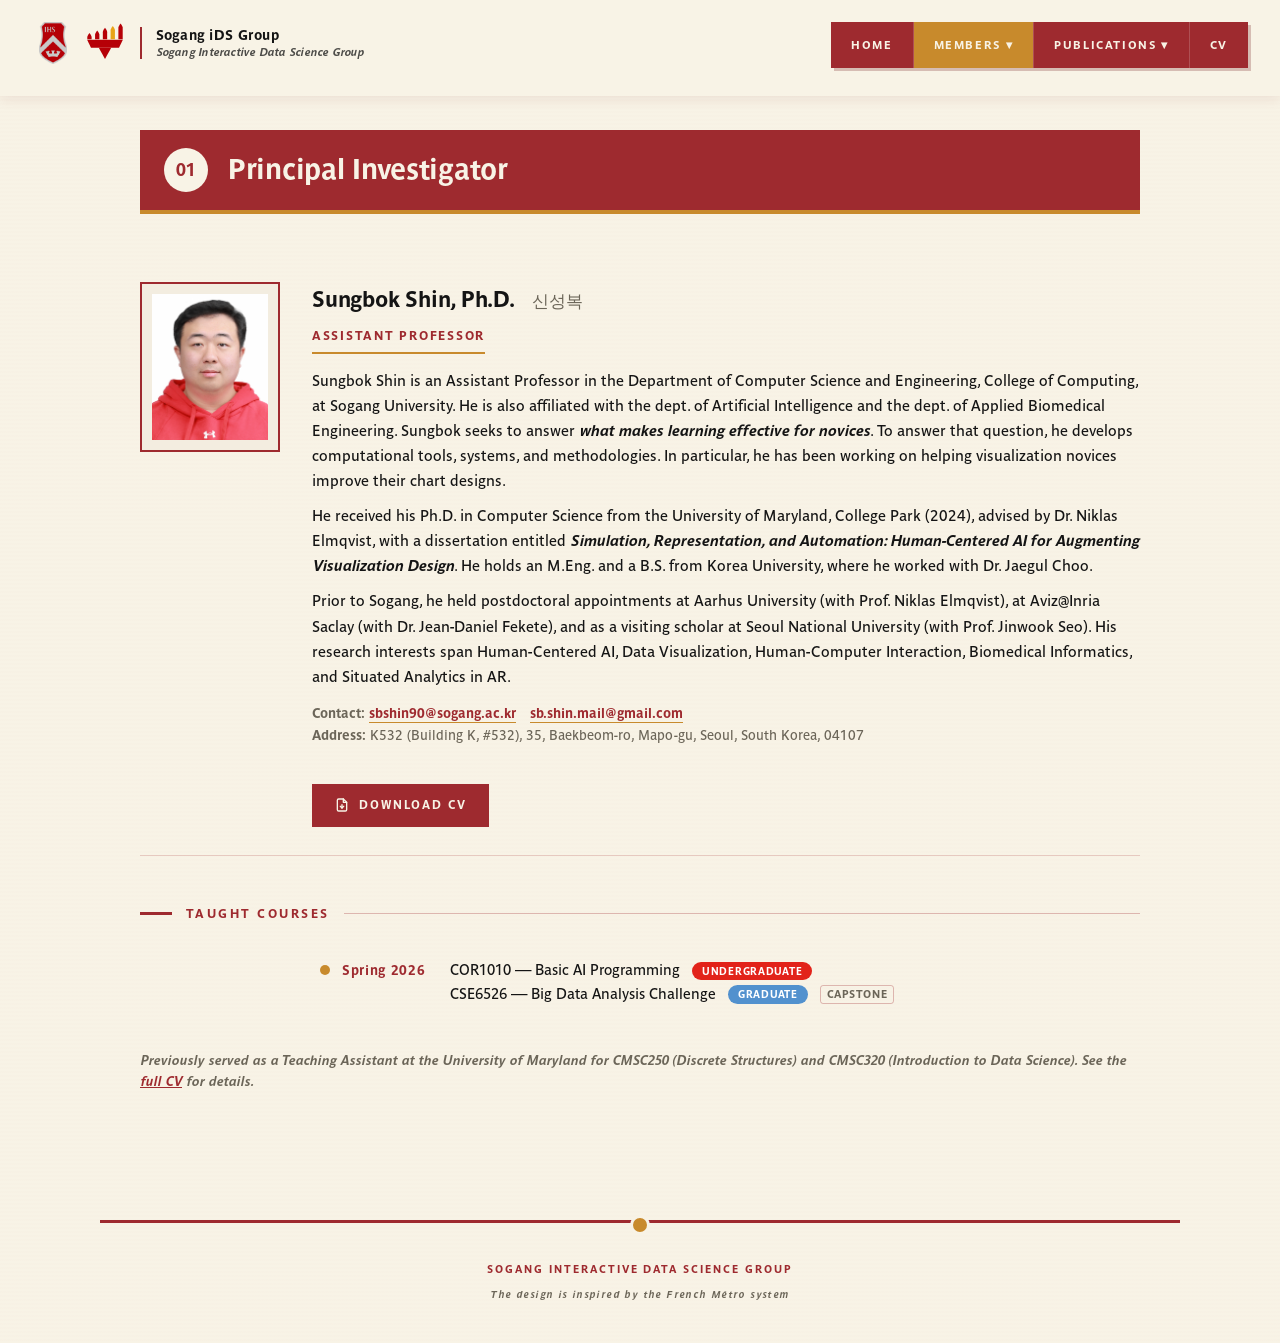
==== pi.html @ 40890830 "initial commit initial commit" ====
<!DOCTYPE html>
<html lang="en">
<head>
  <meta charset="UTF-8">
  <meta name="viewport" content="width=device-width, initial-scale=1.0">
  <title>PI — Sogang iDS Group</title>
  <link rel="stylesheet" href="assets/style.css">
</head>
<body>

  <!-- ===== Fixed top header band (cream background) ===== -->
  <div class="top-header-bar"></div>

  <!-- ===== Site identifier (top-left) ===== -->
  <div class="site-identifier">
    <div class="sogang-mark">
      <img src="assets/sogang-logo.png" alt="Sogang University">
    </div>
    <div class="logo-mark">
      <img src="assets/logo-torch.svg" alt="Sogang iDS Group">
    </div>
    <div class="logo-divider"></div>
    <div class="lockup">
      <div class="lockup-main">Sogang iDS Group</div>
      <div class="lockup-sub">Sogang Interactive Data Science Group</div>
    </div>
  </div>

  <!-- ===== Top-Right Navigation (Paris Métro panel) ===== -->
  <nav class="top-nav">
    <a href="index.html">Home</a>
    <div class="has-dropdown">
      <button type="button" class="dropdown-toggle active-parent" aria-haspopup="true" aria-expanded="false">Members ▾</button>
      <div class="dropdown">
        <a href="pi.html" class="active">PI</a>
        <a href="researchers.html">Researchers</a>
      </div>
    </div>
    <div class="has-dropdown">
      <button type="button" class="dropdown-toggle" aria-haspopup="true" aria-expanded="false">Publications ▾</button>
      <div class="dropdown">
        <a href="publications-full.html">Full Papers &amp; Journals</a>
        <a href="publications-workshop.html">Short / Workshop / Posters / Korean</a>
      </div>
    </div>
    <a href="cv/curriculum_vitae_sungbokshin.pdf" target="_blank" download>CV</a>
  </nav>

  <main>

    <header class="page-header">
      <div class="station-sign">
        <div class="station-line">01</div>
        <div class="station-name">
          <h2>Principal Investigator</h2>
        </div>
      </div>
    </header>

    <div class="member-card">
      <div class="member-photo">
        <img src="assets/sungbok.jpg" alt="Sungbok Shin"
             onerror="this.style.display='none'; this.parentElement.innerHTML='Photograph<br>Forthcoming';">
      </div>
      <div class="member-info">
        <h3>Sungbok Shin, Ph.D. &nbsp;<span class="ko" style="font-size: 1.05rem; color: var(--muted); font-weight: 400;">신성복</span></h3>
        <div class="title">Assistant Professor</div>

        <p class="bio">
          Sungbok Shin is an Assistant Professor in the Department of Computer Science and Engineering, College of Computing, at Sogang University. He is also affiliated with the dept. of Artificial Intelligence and the dept. of Applied Biomedical Engineering. 
        Sungbok seeks to answer <em>what makes learning effective for novices</em>. To answer that question, he develops computational tools, systems, and methodologies. In particular, he has been working on helping visualization novices improve their chart designs.  </p>

        <p class="bio">
          He received his Ph.D. in Computer Science from the University of Maryland, College Park (2024), advised by Dr. Niklas Elmqvist, with a dissertation entitled <em>Simulation, Representation, and Automation: Human-Centered AI for Augmenting Visualization Design</em>. He holds an M.Eng. and a B.S. from Korea University, where he worked with Dr. Jaegul Choo.
        </p>

        <p class="bio">
          Prior to Sogang, he held postdoctoral appointments at Aarhus University (with Prof. Niklas Elmqvist), at Aviz@Inria Saclay (with Dr. Jean-Daniel Fekete), and as a visiting scholar at Seoul National University (with Prof. Jinwook Seo). His research interests span Human-Centered AI, Data Visualization, Human-Computer Interaction, Biomedical Informatics, and Situated Analytics in AR.
        </p>

        <div class="links">
          <strong>Contact:</strong>
          <a href="mailto:sbshin90@sogang.ac.kr">sbshin90@sogang.ac.kr</a><a href="mailto:sb.shin.mail@gmail.com">sb.shin.mail@gmail.com</a>
          <p><strong>Address:</strong> K532 (Building K, #532), 35, Baekbeom-ro, Mapo-gu, Seoul, South Korea, 04107</p>
          <br>
          <a href="cv/curriculum_vitae_sungbokshin.pdf" class="cv-download" target="_blank">
            <svg class="cv-icon" viewBox="0 0 24 24" width="16" height="16" aria-hidden="true" fill="none" stroke="currentColor" stroke-width="2" stroke-linecap="round" stroke-linejoin="round">
              <path d="M14 3H7a2 2 0 0 0-2 2v14a2 2 0 0 0 2 2h10a2 2 0 0 0 2-2V8z"/>
              <path d="M14 3v5h5"/>
              <path d="M12 11.5v5"/>
              <path d="M9.5 14l2.5 2.5 2.5-2.5"/>
            </svg>
            Download CV
          </a>
        </div>
      </div>
    </div>

    <div class="section-heading">Taught Courses</div>

    <ul class="honours-list courses-list">
      <!-- EDITOR'S NOTE: Group courses BY SEMESTER. Each <li> is one semester.
           To add a semester, copy a <li> block. List each course on its own
           <span class="course"> line.

           LEVEL TAG — add ONE of these inside the course
           (Undergraduate = RER A red, Graduate = RER B blue):
             <span class="course-level ug" title="Undergraduate course">Undergraduate</span>
             <span class="course-level grad" title="Graduate course">Graduate</span>
           Extra labels (Capstone, etc.) go in <span class="course-tag">.

        <li>
          <span class="year">Fall 2026</span>
          <div class="course-items">
            <span class="course">CSExxxx — Course Name <span class="course-level ug" title="Undergraduate course">Undergraduate</span></span>
          </div>
        </li>
      -->

      <li>
        <span class="year">Spring 2026</span>
        <div class="course-items">
          <span class="course">COR1010 — Basic AI Programming
            <span class="course-level ug" title="Undergraduate course">Undergraduate</span>
          </span>
          <span class="course">CSE6526 — Big Data Analysis Challenge
            <span class="course-level grad" title="Graduate course">Graduate</span>
            <span class="course-tag">Capstone</span>
          </span>
        </div>
      </li>

      <!-- ▼ NEXT SEMESTER EXAMPLE — when Fall 2026 is assigned, delete the two
           comment lines (this one and the closing one) to make the block live.
      <li>
        <span class="year">Fall 2026</span>
        <div class="course-items">
          <span class="course">CSExxxx — Undergraduate Course Name
            <span class="course-level ug" title="Undergraduate course">Undergraduate</span>
          </span>
          <span class="course">CSExxxx — Graduate Course Name
            <span class="course-level grad" title="Graduate course">Graduate</span>
          </span>
        </div>
      </li>
      -->
    </ul>

    <br><br>
    <p style="font-size: 0.82rem; color: var(--muted); font-style: italic; margin-top: -16px; margin-bottom: 28px; padding-left: 0;">
      Previously served as a Teaching Assistant at the University of Maryland for CMSC250 (Discrete Structures) and CMSC320 (Introduction to Data Science). See the <a href="cv/curriculum_vitae_sungbokshin.pdf" style="color: var(--pantone-red);" target="_blank">full CV</a> for details.
    </p>


  </main>

  <footer>
    <div class="footer-main">Sogang Interactive Data Science Group</div>
    <div class="footer-sub">The design is inspired by the French Métro system</div>
  </footer>


  <script src="assets/nav.js"></script>
</body>
</html>
---- assets/style.css ----
/* ============================================
   Sogang Interactive Data Science Group
   Typography:   Parisine (primary) · Helvetica (fallback) · Gulim (Korean)
   Palette:      Paris Métro Blue + Green on cream
   Mood:         Paris Métro signage — calm, legible, functional
   ============================================ */

/* -----------------------------------------------
   Parisine font face declarations
   -----------------------------------------------
   Parisine font files are located at assets/fonts/.
   Currently using .otf format. If .woff2 versions are
   added later, append them to the src list for better
   performance on the web.
   ----------------------------------------------- */

@font-face {
  font-family: "Parisine";
  src: url("fonts/Parisine_Regular.otf") format("opentype");
  font-weight: 400;
  font-style: normal;
  font-display: swap;
}
@font-face {
  font-family: "Parisine";
  src: url("fonts/Parisine_Bold.otf") format("opentype");
  font-weight: 700;
  font-style: normal;
  font-display: swap;
}
@font-face {
  font-family: "Parisine";
  src: url("fonts/Parisine_Bold_Italic.otf") format("opentype");
  font-weight: 700;
  font-style: italic;
  font-display: swap;
}

:root {
  /* Primary — Sogang crimson · Pantone 704C */
  --pantone-red: #9E2A2F;
  --pantone-red-dark: #6F1A1E;
  --pantone-red-light: #BA3D42;

  /* Accent — warm amber/ember, harmonizes with the Promethean fire */
  --ember: #C88A2C;
  --ember-dark: #8c6018;

  /* Paris RER line colours (course-level tags) */
  --rer-a: #E2231A; /* RER A — red  → Undergraduate */
  --rer-b: #5291CE; /* RER B — blue → Graduate */

  /* Paris Métro Line 1 — yellow (the "New" publication badge) */
  --metro-1: #FFCE00;

  /* Legacy aliases (kept so older class names still resolve) */
  --metro-green: var(--ember);
  --metro-green-dark: var(--ember-dark);

  /* Paper tones */
  --cream: #f3ede0;
  --paper: #f8f3e6;
  --paper-dark: #ede6d4;
  --ink: #141414;
  --ink-soft: #3a3a3a;
  --rule: #1a1a1a;
  --muted: #6b6558;
}

* {
  margin: 0;
  padding: 0;
  box-sizing: border-box;
}

html {
  font-size: 16px;
}

body {
  /* Parisine first — falls through to Helvetica if not loaded */
  font-family: "Parisine", "Helvetica Neue", "Helvetica", "Arial", "Gulim", "굴림", sans-serif;
  background-color: var(--paper);
  color: var(--ink);
  line-height: 1.6;
  min-height: 100vh;
  /* Very subtle paper grain via gradient */
  background-image:
    repeating-linear-gradient(
      0deg,
      transparent,
      transparent 2px,
      rgba(158, 42, 47, 0.006) 2px,
      rgba(158, 42, 47, 0.006) 4px
    );
}

:lang(ko), .ko {
  font-family: "Gulim", "굴림", "Malgun Gothic", sans-serif;
}

strong { font-weight: 700; }
em { font-style: italic; }

/* =====================
   Top Header Area
   Fixed band across the top that holds both the logo lockup
   (left) and the navigation bar (right). Its cream background
   ensures scrolled content never shows through.
   ===================== */
.top-header-bar {
  position: fixed;
  top: 0;
  left: 0;
  right: 0;
  height: 96px;
  background: var(--paper);
  z-index: 98;
  box-shadow: 0 4px 12px rgba(111, 26, 30, 0.08);
}

/* =====================
   Top-Right Floating Navigation
   Style: Paris Métro signage panel
   ===================== */
nav.top-nav {
  position: fixed;
  top: 22px;
  right: 32px;
  z-index: 100;
  display: flex;
  gap: 0;
  align-items: stretch;
  background: var(--pantone-red);
  border: none;
  box-shadow: 3px 3px 0 rgba(111, 26, 30, 0.25);
  overflow: visible;
}

nav.top-nav a,
nav.top-nav .dropdown-toggle {
  color: var(--paper);
  text-decoration: none;
  padding: 14px 20px;
  position: relative;
  transition: background 0.15s;
  background: var(--pantone-red);
  border: none;
  cursor: pointer;
  font: inherit;
  font-weight: 700;
  letter-spacing: 0.14em;
  text-transform: uppercase;
  font-size: 0.72rem;
  display: flex;
  align-items: center;
  border-right: 1px solid rgba(255, 255, 255, 0.18);
}

nav.top-nav > *:last-child a,
nav.top-nav > *:last-child.dropdown-toggle,
nav.top-nav > a:last-child {
  border-right: none;
}

nav.top-nav a:hover,
nav.top-nav .dropdown-toggle:hover,
nav.top-nav .dropdown-toggle.open {
  background: var(--metro-green);
}

nav.top-nav a.active,
nav.top-nav .dropdown-toggle.active-parent {
  background: var(--metro-green);
}

nav.top-nav .has-dropdown {
  position: relative;
  display: flex;
  border-right: 1px solid rgba(255, 255, 255, 0.18);
}

nav.top-nav .has-dropdown .dropdown-toggle {
  border-right: none;
}

nav.top-nav .dropdown {
  position: absolute;
  top: calc(100% + 2px);
  left: 0;
  right: 0;
  background: var(--pantone-red);
  border: none;
  padding: 0;
  min-width: 100%;
  display: none;
  box-shadow: 3px 3px 0 rgba(111, 26, 30, 0.25);
}

nav.top-nav .dropdown.open {
  display: block;
}

nav.top-nav .dropdown a {
  display: block;
  padding: 12px 20px;
  font-size: 0.68rem;
  letter-spacing: 0.18em;
  border-right: none;
  border-top: 1px solid rgba(255, 255, 255, 0.14);
}

nav.top-nav .dropdown a:first-child {
  border-top: none;
}

/* =====================
   Top-left: logo + Sogang lockup
   ===================== */
.site-identifier {
  position: fixed;
  top: 22px;
  left: 32px;
  z-index: 99;
  display: flex;
  align-items: center;
  gap: 10px;
}

.site-identifier .sogang-mark,
.site-identifier .logo-mark {
  width: 42px;
  height: 42px;
  flex-shrink: 0;
  display: flex;
  align-items: center;
  justify-content: center;
}

.site-identifier .sogang-mark img,
.site-identifier .logo-mark img,
.site-identifier .logo-mark svg {
  width: 100%;
  height: 100%;
  display: block;
  object-fit: contain;
}

/* Placeholder styling for when the Sogang crest image is missing */
.site-identifier .sogang-mark {
  background: transparent;
}

.site-identifier .sogang-mark:empty::before,
.site-identifier .sogang-mark img[src=""],
.site-identifier .sogang-mark img:not([src]) {
  content: "";
  display: block;
  width: 100%;
  height: 100%;
  border: 1px dashed var(--pantone-red);
  border-radius: 2px;
  opacity: 0.4;
}

.site-identifier .logo-divider {
  width: 1.5px;
  height: 32px;
  background: var(--pantone-red);
  flex-shrink: 0;
  margin-left: 4px;
  margin-right: 4px;
}

.site-identifier .lockup {
  display: flex;
  flex-direction: column;
  gap: 2px;
  line-height: 1.15;
}

.site-identifier .lockup-main {
  font-size: 0.88rem;
  letter-spacing: 0.02em;
  color: var(--ink);
  font-weight: 700;
}

.site-identifier .lockup-sub {
  font-size: 0.7rem;
  color: var(--ink);
  letter-spacing: 0.02em;
  font-weight: 400;
  font-style: italic;
  opacity: 0.75;
}

/* =====================
   Main Content
   ===================== */
/* Main content area.
   The fixed .top-header-bar (96px tall, cream background) covers the
   top of the viewport and shields both the logo lockup (left) and the
   nav bar (right). Content below scrolls normally and is hidden behind
   the header band when scrolled up. */
main {
  max-width: 1080px;
  margin: 0 auto;
  padding: 130px 40px 40px 40px;
}

/* Page header — styled like a Métro station sign */
.page-header {
  margin-bottom: 40px;
}

.station-sign {
  display: flex;
  align-items: center;
  gap: 20px;
  padding: 18px 24px;
  background: var(--pantone-red);
  color: var(--paper);
  border-bottom: 4px solid var(--metro-green);
  margin-bottom: 24px;
}

.station-sign .station-line {
  width: 44px;
  height: 44px;
  border-radius: 50%;
  background: var(--paper);
  color: var(--pantone-red);
  display: flex;
  align-items: center;
  justify-content: center;
  font-weight: 800;
  font-size: 1.1rem;
  letter-spacing: 0.02em;
  flex-shrink: 0;
}

.station-sign .station-name {
  flex: 1;
  min-width: 0;
}

.station-sign .station-name h2 {
  font-size: 1.8rem;
  letter-spacing: -0.01em;
  font-weight: 800;
  line-height: 1.1;
  margin-bottom: 2px;
}

.station-sign .station-name .kicker {
  font-size: 0.65rem;
  letter-spacing: 0.24em;
  text-transform: uppercase;
  opacity: 0.8;
  font-weight: 700;
}

.page-subtitle {
  color: var(--muted);
  font-size: 0.92rem;
  font-style: italic;
  padding: 0 4px;
}

/* =====================
   Home Page
   ===================== */
.lead {
  font-size: 1.05rem;
  line-height: 1.7;
  margin-bottom: 28px;
  color: var(--ink);
}

.lead strong {
  color: var(--pantone-red);
}

/* Research bullet list — styled like Métro station stops on a line */
.research-list {
  list-style: none;
  margin: 32px 0;
  padding: 0 0 0 22px;
  position: relative;
}

/* The vertical "Metro line" */
.research-list::before {
  content: "";
  position: absolute;
  left: 8px;
  top: 16px;
  bottom: 16px;
  width: 4px;
  background: var(--pantone-red);
}

.research-list li {
  position: relative;
  padding: 14px 0 14px 28px;
  font-size: 1rem;
  line-height: 1.65;
}

/* The station-stop circle */
.research-list li::before {
  content: "";
  position: absolute;
  left: -22px;
  top: 22px;
  width: 20px;
  height: 20px;
  border-radius: 50%;
  background: var(--paper);
  border: 4px solid var(--pantone-red);
  box-sizing: border-box;
}

/* Highlight every-other stop in green */
.research-list li:nth-child(2)::before {
  border-color: var(--metro-green);
}

.research-list li strong {
  display: block;
  font-size: 0.76rem;
  letter-spacing: 0.16em;
  text-transform: uppercase;
  color: var(--pantone-red);
  margin-bottom: 6px;
  font-weight: 800;
}

/* =====================
   Selected Publications (homepage list)
   Understated. No numbers, no bullets, no year bar — just
   clean typography with a thin red left stripe on hover.
   ===================== */
.selected-pubs {
  list-style: none;
  padding: 0;
  margin: 0;
}

.selected-pubs li {
  padding: 16px 0 18px 18px;
  border-left: 2px solid transparent;
  transition: border-color 0.2s, padding-left 0.2s;
  margin-bottom: 2px;
}

.selected-pubs li + li {
  border-top: 1px solid rgba(111, 26, 30, 0.12);
}

.selected-pubs li:hover {
  border-left-color: var(--pantone-red);
}

.sel-pub-title {
  font-size: 1rem;
  font-weight: 700;
  color: var(--ink);
  line-height: 1.4;
  margin-bottom: 6px;
  letter-spacing: -0.005em;
}

.sel-pub-meta {
  font-size: 0.86rem;
  color: var(--muted);
  line-height: 1.5;
}

.sel-pub-meta em {
  font-style: italic;
  color: var(--ink);
  font-weight: 600;
}

.sel-pub-meta .me {
  font-weight: 700;
  color: var(--pantone-red);
  font-style: normal;
}

.see-all-pubs {
  margin-top: 18px;
  font-size: 0.92rem;
  font-style: italic;
}

.see-all-pubs a {
  color: var(--pantone-red);
  text-decoration: none;
  border-bottom: 1px solid transparent;
  transition: border-color 0.2s;
}

.see-all-pubs a:hover {
  border-bottom-color: var(--pantone-red);
}

/* Section heading — Paris Métro line-info style */
.section-heading {
  display: flex;
  align-items: center;
  gap: 14px;
  margin: 48px 0 24px 0;
  padding: 0;
  font-size: 0.78rem;
  color: var(--pantone-red);
  font-weight: 800;
  text-transform: uppercase;
  letter-spacing: 0.2em;
}

.section-heading::before {
  content: "";
  display: inline-block;
  width: 32px;
  height: 3px;
  background: var(--pantone-red);
  flex-shrink: 0;
}

.section-heading::after {
  content: "";
  display: inline-block;
  flex: 1;
  height: 1px;
  background: var(--pantone-red);
  opacity: 0.3;
}

/* Contact box — ticket/info kiosk style */
.contact-box {
  border: 2px solid var(--pantone-red);
  padding: 0;
  background: var(--paper);
  margin: 28px 0;
  line-height: 1.65;
}

.contact-box .contact-header {
  background: var(--pantone-red);
  color: var(--paper);
  padding: 10px 20px;
  font-size: 0.7rem;
  letter-spacing: 0.22em;
  text-transform: uppercase;
  font-weight: 800;
  display: flex;
  align-items: center;
  gap: 10px;
}

.contact-box .contact-header::before {
  content: "";
  width: 10px;
  height: 10px;
  border-radius: 50%;
  background: var(--metro-green);
}

.contact-box .contact-body {
  padding: 20px 24px;
  font-size: 0.98rem;
}

.contact-box .contact-body p {
  margin-bottom: 10px;
}

.contact-box .contact-body p:last-child {
  margin-bottom: 0;
}

.contact-box a {
  color: var(--pantone-red);
  font-weight: 700;
  text-decoration: none;
  border-bottom: 2px solid var(--metro-green);
  padding-bottom: 1px;
}

.contact-box a:hover {
  color: var(--metro-green-dark);
  border-bottom-color: var(--pantone-red);
}

/* =====================
   Members Page
   ===================== */
.member-card {
  display: flex;
  gap: 32px;
  padding: 28px 0;
  border-bottom: 1px solid rgba(158, 42, 47, 0.2);
  align-items: flex-start;
}

.member-card:last-child {
  border-bottom: none;
}

.member-photo {
  width: 140px;
  height: 170px;
  flex-shrink: 0;
  border: 2px solid var(--pantone-red);
  background: var(--cream);
  display: flex;
  align-items: center;
  justify-content: center;
  font-size: 0.65rem;
  color: var(--muted);
  letter-spacing: 0.12em;
  text-align: center;
  padding: 10px;
  text-transform: uppercase;
  font-weight: 700;
}

.member-photo img {
  width: 100%;
  height: 100%;
  object-fit: cover;
}

.member-info h3 {
  font-size: 1.4rem;
  color: var(--ink);
  margin-bottom: 4px;
  font-weight: 800;
  letter-spacing: -0.01em;
}

.member-info .title {
  color: var(--pantone-red);
  font-size: 0.78rem;
  margin-bottom: 14px;
  letter-spacing: 0.14em;
  font-weight: 700;
  text-transform: uppercase;
  padding-bottom: 6px;
  border-bottom: 2px solid var(--metro-green);
  display: inline-block;
}

.member-info .bio {
  font-size: 0.95rem;
  line-height: 1.65;
  margin-bottom: 10px;
}

.member-info .links {
  font-size: 0.85rem;
  color: var(--muted);
  margin-top: 14px;
}

.member-info .links a {
  color: var(--pantone-red);
  text-decoration: none;
  border-bottom: 1.5px solid var(--metro-green);
  margin-right: 14px;
  font-weight: 700;
  padding-bottom: 1px;
}

/* Recruiting notice — Métro announcement board style */
.recruiting-notice {
  background: var(--paper);
  border: 2px solid var(--pantone-red);
  margin: 20px 0;
  padding: 0;
}

.recruiting-notice .notice-top {
  background: var(--pantone-red);
  color: var(--paper);
  padding: 10px 20px;
  font-size: 0.72rem;
  letter-spacing: 0.24em;
  text-transform: uppercase;
  font-weight: 800;
  display: flex;
  align-items: center;
  gap: 10px;
}

.recruiting-notice .notice-top::before {
  content: "";
  width: 10px;
  height: 10px;
  border-radius: 50%;
  background: var(--metro-green);
  animation: pulse 2s ease-in-out infinite;
}

@keyframes pulse {
  0%, 100% { opacity: 1; }
  50% { opacity: 0.4; }
}

.recruiting-notice .notice-body {
  padding: 24px 28px;
  text-align: center;
}

.recruiting-notice h3 {
  font-size: 1.35rem;
  color: var(--pantone-red);
  margin-bottom: 14px;
  font-weight: 800;
  letter-spacing: -0.01em;
}

.recruiting-notice p {
  font-size: 0.96rem;
  line-height: 1.65;
  max-width: 560px;
  margin: 0 auto;
}

.recruiting-notice p + p {
  margin-top: 12px;
}

/* Criteria / looking-for list — numbered like Métro line stops */
.criteria-list {
  list-style: none;
  margin: 20px 0;
  padding: 0;
  counter-reset: criterion;
}

.criteria-list li {
  position: relative;
  padding: 14px 0 14px 52px;
  font-size: 0.98rem;
  line-height: 1.6;
  border-bottom: 1px dashed rgba(158, 42, 47, 0.25);
  counter-increment: criterion;
}

.criteria-list li:last-child {
  border-bottom: none;
}

.criteria-list li::before {
  content: counter(criterion);
  position: absolute;
  left: 0;
  top: 12px;
  width: 32px;
  height: 32px;
  border-radius: 50%;
  background: var(--pantone-red);
  color: var(--paper);
  font-size: 0.88rem;
  font-weight: 800;
  display: flex;
  align-items: center;
  justify-content: center;
  flex-shrink: 0;
}

.criteria-list li strong {
  color: var(--pantone-red);
  font-weight: 800;
}

/* =====================
   Publications Pages
   ===================== */

/* Publications index / landing */
.pub-nav {
  display: grid;
  grid-template-columns: 1fr 1fr;
  gap: 20px;
  margin: 32px 0;
}

.pub-nav-card {
  border: 2px solid var(--pantone-red);
  background: var(--paper);
  padding: 0;
  text-decoration: none;
  color: var(--ink);
  transition: background 0.15s;
  display: flex;
  flex-direction: column;
}

.pub-nav-card:hover {
  background: var(--cream);
}

.pub-nav-card .pnc-top {
  background: var(--pantone-red);
  color: var(--paper);
  padding: 10px 16px;
  font-size: 0.66rem;
  letter-spacing: 0.2em;
  text-transform: uppercase;
  font-weight: 800;
}

.pub-nav-card .pnc-body {
  padding: 20px 20px 22px 20px;
  flex: 1;
}

.pub-nav-card h3 {
  font-size: 1.1rem;
  color: var(--pantone-red);
  font-weight: 800;
  margin-bottom: 8px;
  letter-spacing: -0.01em;
  line-height: 1.25;
}

.pub-nav-card p {
  font-size: 0.88rem;
  color: var(--ink-soft);
  line-height: 1.5;
}

.pub-nav-card .pnc-arrow {
  color: var(--metro-green);
  font-weight: 800;
  margin-top: 10px;
  font-size: 0.78rem;
  letter-spacing: 0.18em;
  text-transform: uppercase;
}

/* Year marker — understated, elegant divider */
.pub-year {
  display: block;
  color: var(--pantone-red);
  padding: 6px 0 6px 14px;
  font-size: 0.95rem;
  font-weight: 700;
  letter-spacing: 0.24em;
  margin: 44px 0 20px 0;
  text-transform: uppercase;
  border-left: 2px solid var(--pantone-red);
}

.pub-year:first-of-type {
  margin-top: 12px;
}

/* Subsection heading — for grouping short papers / workshops / posters etc */
.subsection-heading {
  display: flex;
  align-items: baseline;
  gap: 14px;
  margin: 44px 0 18px 0;
  padding-bottom: 8px;
  border-bottom: 2px solid var(--pantone-red);
}

.subsection-heading:first-of-type {
  margin-top: 16px;
}

.subsection-heading .subsection-number {
  font-size: 0.78rem;
  font-weight: 800;
  color: var(--pantone-red);
  letter-spacing: 0.08em;
  background: var(--cream);
  padding: 4px 10px;
  border: 1.5px solid var(--pantone-red);
}

.subsection-heading .subsection-label {
  font-size: 1.08rem;
  font-weight: 800;
  color: var(--ink);
  letter-spacing: -0.005em;
}

/* Empty section placeholder inside a pub subsection */
.empty-section-note {
  padding: 16px 20px;
  background: var(--cream);
  border-left: 3px solid var(--pantone-red);
  font-size: 0.85rem;
  color: var(--muted);
  font-style: italic;
  margin: 12px 0 24px 0;
  line-height: 1.55;
}

.empty-section-note code {
  font-family: Menlo, Consolas, monospace;
  background: var(--paper);
  padding: 1px 5px;
  font-size: 0.85em;
  color: var(--pantone-red);
  font-style: normal;
}

.publication {
  margin-bottom: 24px;
  padding-left: 36px;
  position: relative;
  font-size: 0.95rem;
  line-height: 1.55;
}

.publication::before {
  content: counter(pub, decimal-leading-zero);
  counter-increment: pub -1;
  position: absolute;
  left: 0;
  top: 2px;
  color: var(--metro-green);
  font-weight: 800;
  font-size: 0.78rem;
  letter-spacing: 0.05em;
}

/* Publications list. The `counter-reset` value should be set to
   (total publications in the page + 1). Since HTML lists papers
   newest-first, this makes the NEWEST paper show the highest number
   and the OLDEST paper show "01" — standard academic CV convention.
   When adding a new paper, increment the counter-reset value here. */
.pub-list {
  counter-reset: pub 17; /* publications-full.html: 16 papers + 1 */
}
.pub-list.workshop-list {
  counter-reset: pub 6; /* publications-workshop.html: 5 entries + 1 */
}

.publication .pub-title {
  font-weight: 800;
  color: var(--ink);
  display: flex;
  align-items: flex-start;
  gap: 10px;
  margin-bottom: 4px;
  letter-spacing: -0.005em;
}

.publication .pub-authors {
  font-size: 0.9rem;
  margin-bottom: 3px;
  color: var(--ink-soft);
}

.publication .pub-authors .me {
  font-weight: 800;
  color: var(--pantone-red);
  border-bottom: 2px solid var(--metro-green);
  padding-bottom: 1px;
}

.publication .pub-venue {
  font-style: italic;
  color: var(--ink-soft);
  font-size: 0.88rem;
}

.publication .pub-venue .badge {
  display: inline-block;
  font-style: normal;
  font-size: 0.62rem;
  letter-spacing: 0.1em;
  padding: 2px 8px;
  margin-left: 6px;
  background: var(--pantone-red);
  color: var(--paper);
  vertical-align: 1px;
  text-transform: uppercase;
  font-weight: 800;
}

/* Title flags: keep "Conditionally Accepted" + "New" together on one line,
   sitting at the end of the title. Order in markup = Conditionally (left),
   New (right). The group wraps as a single unit if the title is long. */
.publication .pub-title .pub-flags {
  display: inline-flex;
  align-items: center;
  gap: 6px;
  flex: 0 0 auto;
  margin-top: 3px;
  white-space: nowrap;
}

/* "New" badge — Paris Métro Line 1 (yellow roundel) */
.publication .pub-title .new-badge {
  display: inline-flex;
  align-items: center;
  margin-left: 0;
  padding: 2px 10px;
  border-radius: 999px;
  background: var(--metro-1);
  color: var(--ink);
  font-size: 0.6rem;
  font-weight: 800;
  letter-spacing: 0.14em;
  text-transform: uppercase;
  box-shadow: inset 0 0 0 1.5px rgba(0, 0, 0, 0.12);
}

/* "Conditionally Accepted" — Paris Métro «travaux» (works-in-progress) badge.
   Yellow/black hazard tape = under construction; distinct from the solid
   yellow "New" pill by its striped marker. */
.publication .pub-title .cond-badge {
  display: inline-flex;
  align-items: center;
  gap: 6px;
  font-style: normal;
  margin-left: 0;
  padding: 2px 9px;
  font-size: 0.6rem;
  font-weight: 800;
  letter-spacing: 0.1em;
  text-transform: uppercase;
  color: var(--ink);
  background: var(--paper);
  border: 1.5px solid var(--ink);
  border-radius: 3px;
  white-space: nowrap;
}

.publication .pub-title .cond-badge::before {
  content: "";
  flex: 0 0 auto;
  width: 15px;
  height: 11px;
  border-radius: 2px;
  box-shadow: inset 0 0 0 1px rgba(0, 0, 0, 0.55);
  background: repeating-linear-gradient(
    -45deg,
    #161616 0, #161616 3px,
    var(--metro-1) 3px, var(--metro-1) 6px
  );
}

/* On narrow screens, let the badge group wrap below the title (avoids overflow);
   on desktop it stays pinned to the right of the title's first line. */
@media (max-width: 640px) {
  .publication .pub-title {
    flex-wrap: wrap;
    gap: 6px;
  }
  .publication .pub-title .pub-flags {
    margin-top: 0;
  }
}

.publication .pub-links {
  font-size: 0.72rem;
  margin-top: 6px;
}

.publication .pub-links a {
  color: var(--pantone-red);
  text-decoration: none;
  border-bottom: 1.5px solid var(--metro-green);
  margin-right: 12px;
  letter-spacing: 0.12em;
  text-transform: uppercase;
  font-weight: 800;
  padding-bottom: 1px;
}

.editor-note {
  border: 1.5px dashed var(--pantone-red);
  padding: 18px 22px;
  background: var(--cream);
  font-size: 0.85rem;
  color: var(--ink-soft);
  font-style: italic;
  margin: 24px 0;
  text-align: center;
}

/* Back link for sub-publication pages */
.back-link {
  display: inline-flex;
  align-items: center;
  gap: 8px;
  margin-bottom: 24px;
  color: var(--pantone-red);
  text-decoration: none;
  font-size: 0.72rem;
  font-weight: 800;
  letter-spacing: 0.14em;
  text-transform: uppercase;
  padding: 6px 0;
  border-bottom: 2px solid transparent;
  transition: border-color 0.15s;
}

.back-link:hover {
  border-bottom-color: var(--metro-green);
}

.back-link::before {
  content: "←";
  font-size: 1rem;
}

/* =====================
   Honours list (PI page)
   ===================== */
.honours-list {
  list-style: none;
  max-width: 640px;
  margin: 0 auto;
  font-size: 0.95rem;
  line-height: 1.7;
}

.honours-list li {
  padding: 14px 0 14px 22px;
  border-bottom: 1px dashed rgba(158, 42, 47, 0.25);
  position: relative;
}

.honours-list li:last-child {
  border-bottom: none;
}

.honours-list li::before {
  content: "";
  position: absolute;
  left: 0;
  top: 22px;
  width: 10px;
  height: 10px;
  border-radius: 50%;
  background: var(--metro-green);
}

.honours-list .year {
  color: var(--pantone-red);
  font-weight: 800;
  margin-right: 10px;
  font-size: 0.85rem;
  letter-spacing: 0.05em;
}

/* Compact, semester-grouped course list (PI page) */
.courses-list li {
  display: flex;
  align-items: baseline;
  gap: 16px;
  padding: 11px 0 11px 22px;
}

.courses-list li::before {
  top: 17px;
}

.courses-list .year {
  flex: 0 0 auto;
  margin-right: 0;
  min-width: 92px;
}

.courses-list .course-items {
  flex: 1 1 auto;
  display: flex;
  flex-direction: column;
  gap: 3px;
}

.courses-list .course {
  font-size: 0.92rem;
  line-height: 1.4;
}

.courses-list .course-tag {
  display: inline-block;
  margin-left: 8px;
  font-size: 0.68rem;
  font-weight: 700;
  letter-spacing: 0.05em;
  text-transform: uppercase;
  color: var(--muted);
  border: 1px solid rgba(158, 42, 47, 0.3);
  border-radius: 3px;
  padding: 1px 6px;
  vertical-align: middle;
  white-space: nowrap;
}

/* Course level tag — Paris RER line colours (RER A = undergrad, RER B = grad) */
.courses-list .course-level {
  display: inline-block;
  margin-left: 8px;
  padding: 2px 10px;
  border-radius: 999px;
  font-size: 0.64rem;
  font-weight: 800;
  letter-spacing: 0.07em;
  text-transform: uppercase;
  color: #fff;
  vertical-align: middle;
  white-space: nowrap;
}

.courses-list .course-level.ug {
  background: var(--rer-a);
}

.courses-list .course-level.grad {
  background: var(--rer-b);
}

@media (max-width: 520px) {
  .courses-list li {
    flex-direction: column;
    gap: 6px;
  }
}

/* =====================
   CV Download Button
   ===================== */
.member-info .links a.cv-download {
  display: inline-flex;
  align-items: center;
  gap: 9px;
  margin-top: 16px;
  margin-right: 0;
  padding: 12px 22px;
  background: var(--pantone-red);
  color: var(--paper);
  border-bottom: none;
  text-decoration: none;
  letter-spacing: 0.16em;
  font-size: 0.74rem;
  transition: background 0.15s;
  font-weight: 800;
  text-transform: uppercase;
}

.member-info .links a.cv-download:hover {
  background: var(--pantone-red-dark);
  color: var(--paper);
}

.cv-download .cv-icon {
  flex: 0 0 auto;
}

/* =====================
   Footer — Métro end-of-line sign
   ===================== */
footer {
  max-width: 1080px;
  margin: 60px auto 0 auto;
  padding: 24px 40px 40px 40px;
  text-align: center;
  font-size: 0.68rem;
  color: var(--pantone-red);
  letter-spacing: 0.18em;
  text-transform: uppercase;
  font-weight: 700;
  border-top: 3px solid var(--pantone-red);
  position: relative;
}

footer::before {
  content: "";
  position: absolute;
  top: -8px;
  left: 50%;
  transform: translateX(-50%);
  width: 14px;
  height: 14px;
  border-radius: 50%;
  background: var(--metro-green);
  border: 3px solid var(--paper);
}

footer .footer-main {
  margin-top: 14px;
  padding-bottom: 8px;
}

footer .footer-sub {
  font-size: 0.62rem;
  color: var(--muted);
  letter-spacing: 0.14em;
  font-weight: 400;
  text-transform: none;
  font-style: italic;
}

/* =====================
   Responsive
   ===================== */
@media (max-width: 860px) {
  html { font-size: 15px; }

  /* No fixed top band on mobile - nav moves to bottom, logo is inline */
  .top-header-bar {
    display: none;
  }

  nav.top-nav {
    top: auto;
    bottom: 0;
    right: 0;
    left: 0;
    justify-content: stretch;
    box-shadow: none;
    flex-wrap: nowrap;
    overflow-x: auto;
  }

  nav.top-nav > * {
    flex-shrink: 0;
  }

  nav.top-nav .dropdown {
    top: auto;
    bottom: calc(100% + 2px);
  }

  .site-identifier {
    position: static;
    margin: 24px auto 0 auto;
    justify-content: center;
  }

  main { padding: 24px 20px 90px 20px; }
  .member-card { flex-direction: column; align-items: center; text-align: center; }
  .pub-nav { grid-template-columns: 1fr; }
  .station-sign { flex-direction: column; align-items: flex-start; text-align: left; gap: 10px; padding: 16px 18px; }
}
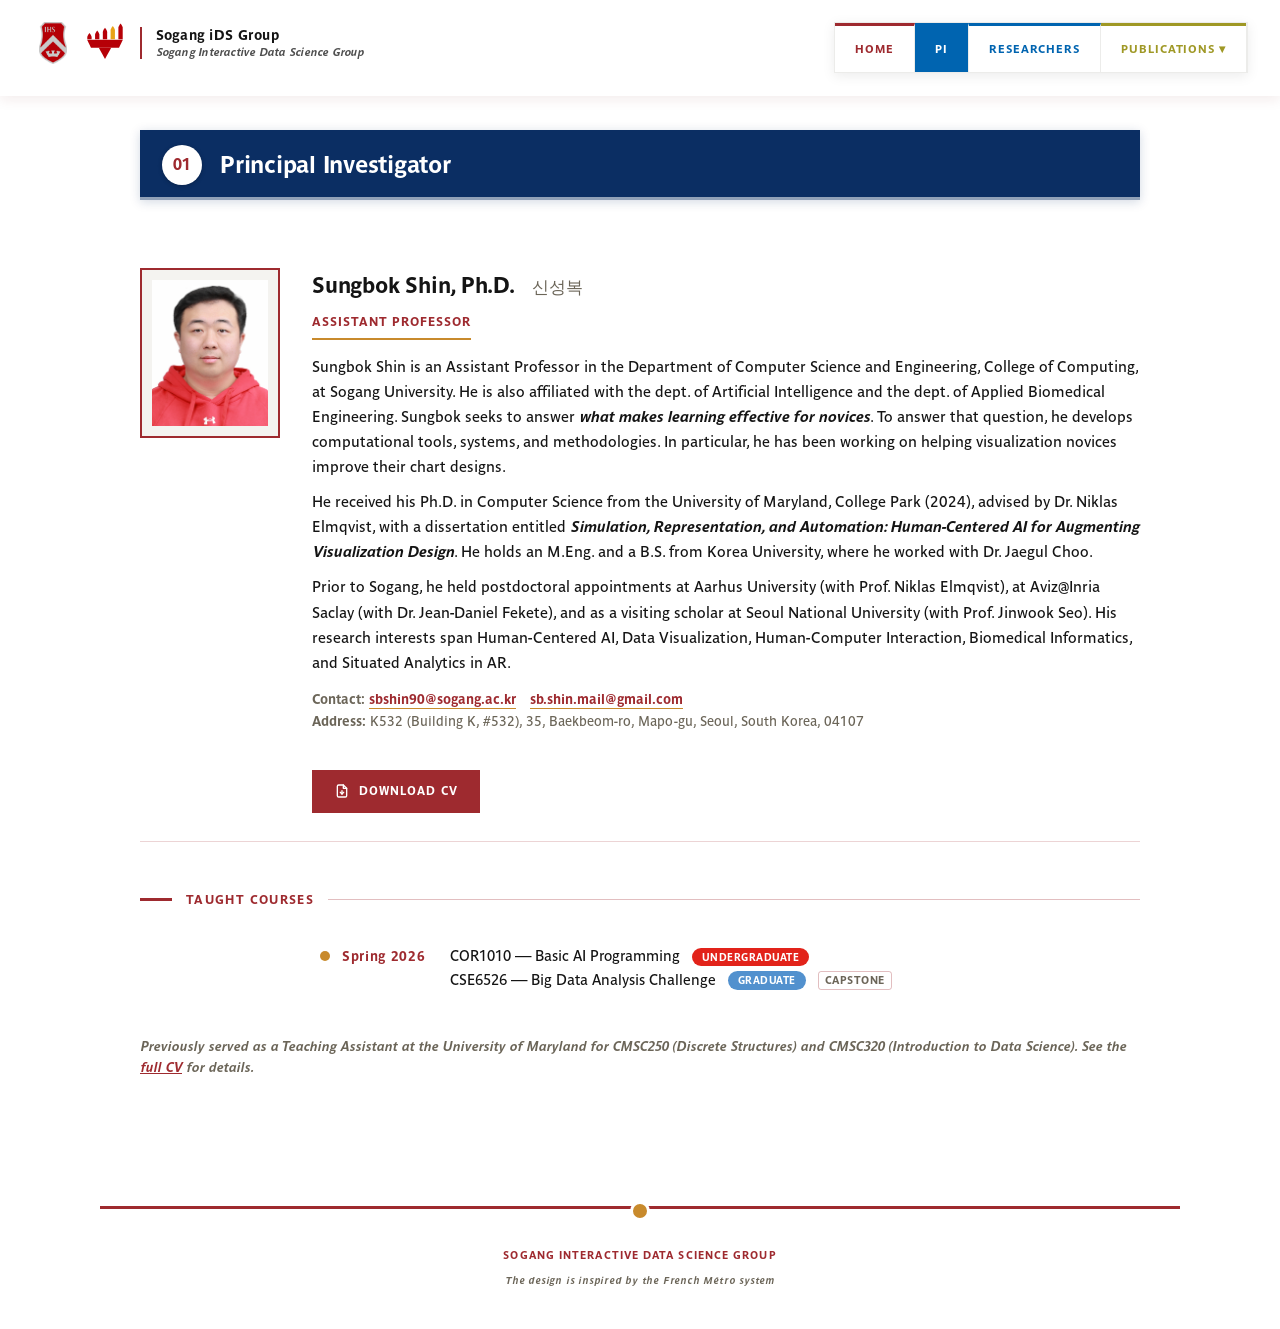
==== commit 8f965836: "Updates Updates" ====
--- a/pi.html
+++ b/pi.html
@@ -28,22 +28,16 @@
 
   <!-- ===== Top-Right Navigation (Paris Métro panel) ===== -->
   <nav class="top-nav">
-    <a href="index.html">Home</a>
+    <a href="index.html" class="nav-home">Home</a>
+    <a href="pi.html" class="nav-members active">PI</a>
+    <a href="researchers.html" class="nav-members">Researchers</a>
     <div class="has-dropdown">
-      <button type="button" class="dropdown-toggle active-parent" aria-haspopup="true" aria-expanded="false">Members ▾</button>
+      <button class="dropdown-toggle nav-pubs" aria-haspopup="true" aria-expanded="false">Publications &#9662;</button>
       <div class="dropdown">
-        <a href="pi.html" class="active">PI</a>
-        <a href="researchers.html">Researchers</a>
+        <a href="publications-full.html" class="nav-pubs">Full Papers &amp; Journals</a>
+        <a href="publications-workshop.html" class="nav-pubs">Short / Workshop / Posters / Korean</a>
       </div>
     </div>
-    <div class="has-dropdown">
-      <button type="button" class="dropdown-toggle" aria-haspopup="true" aria-expanded="false">Publications ▾</button>
-      <div class="dropdown">
-        <a href="publications-full.html">Full Papers &amp; Journals</a>
-        <a href="publications-workshop.html">Short / Workshop / Posters / Korean</a>
-      </div>
-    </div>
-    <a href="cv/curriculum_vitae_sungbokshin.pdf" target="_blank" download>CV</a>
   </nav>
 
   <main>
--- a/assets/style.css
+++ b/assets/style.css
@@ -42,7 +42,7 @@
   --pantone-red-dark: #6F1A1E;
   --pantone-red-light: #BA3D42;
 
-  /* Accent — warm amber/ember, harmonizes with the Promethean fire */
+  /* Accent — warm amber/ember */
   --ember: #C88A2C;
   --ember-dark: #8c6018;
 
@@ -50,17 +50,22 @@
   --rer-a: #E2231A; /* RER A — red  → Undergraduate */
   --rer-b: #5291CE; /* RER B — blue → Graduate */
 
-  /* Paris Métro Line 1 — yellow (the "New" publication badge) */
-  --metro-1: #FFCE00;
+  /* Paris Métro line colours */
+  --metro-1: #FFCE00; /* Line 1 — yellow */
+  --metro-2: #0064B0; /* Line 2 — blue   */
+  --metro-3: #9F9825; /* Line 3 — olive  */
 
   /* Legacy aliases (kept so older class names still resolve) */
   --metro-green: var(--ember);
   --metro-green-dark: var(--ember-dark);
 
-  /* Paper tones */
-  --cream: #f3ede0;
-  --paper: #f8f3e6;
-  --paper-dark: #ede6d4;
+  /* Paris Métro name-plaque navy — used for the title header only */
+  --navy: #0B2E63;
+
+  /* Paper tones — white base, light neutral panels */
+  --cream: #f4f3f0;
+  --paper: #ffffff;
+  --paper-dark: #ececea;
   --ink: #141414;
   --ink-soft: #3a3a3a;
   --rule: #1a1a1a;
@@ -80,19 +85,10 @@
 body {
   /* Parisine first — falls through to Helvetica if not loaded */
   font-family: "Parisine", "Helvetica Neue", "Helvetica", "Arial", "Gulim", "굴림", sans-serif;
-  background-color: var(--paper);
+  background-color: #fff;
   color: var(--ink);
   line-height: 1.6;
   min-height: 100vh;
-  /* Very subtle paper grain via gradient */
-  background-image:
-    repeating-linear-gradient(
-      0deg,
-      transparent,
-      transparent 2px,
-      rgba(158, 42, 47, 0.006) 2px,
-      rgba(158, 42, 47, 0.006) 4px
-    );
 }
 
 :lang(ko), .ko {
@@ -131,30 +127,30 @@
   display: flex;
   gap: 0;
   align-items: stretch;
-  background: var(--pantone-red);
-  border: none;
-  box-shadow: 3px 3px 0 rgba(111, 26, 30, 0.25);
+  background: var(--paper);
+  border: 1px solid var(--paper-dark);
+  box-shadow: 0 3px 12px rgba(0, 0, 0, 0.08);
   overflow: visible;
 }
 
 nav.top-nav a,
 nav.top-nav .dropdown-toggle {
-  color: var(--paper);
+  color: var(--pantone-red);
   text-decoration: none;
   padding: 14px 20px;
   position: relative;
-  transition: background 0.15s;
-  background: var(--pantone-red);
+  transition: background 0.15s, color 0.15s;
+  background: transparent;
   border: none;
   cursor: pointer;
   font: inherit;
   font-weight: 700;
-  letter-spacing: 0.14em;
+  letter-spacing: 0.08em;
   text-transform: uppercase;
   font-size: 0.72rem;
   display: flex;
   align-items: center;
-  border-right: 1px solid rgba(255, 255, 255, 0.18);
+  border-right: 1px solid var(--paper-dark);
 }
 
 nav.top-nav > *:last-child a,
@@ -166,18 +162,56 @@
 nav.top-nav a:hover,
 nav.top-nav .dropdown-toggle:hover,
 nav.top-nav .dropdown-toggle.open {
-  background: var(--metro-green);
+  background: var(--pantone-red);
+  color: #fff;
 }
 
 nav.top-nav a.active,
 nav.top-nav .dropdown-toggle.active-parent {
-  background: var(--metro-green);
+  background: var(--pantone-red);
+  color: #fff;
+}
+
+/* Flat nav colour-coded by section (Métro lines):
+   Home = red, Members (PI/Researchers) = blue, Publications = olive */
+nav.top-nav .nav-home    { color: var(--pantone-red); }
+nav.top-nav .nav-members { color: var(--metro-2); }
+nav.top-nav .nav-pubs    { color: var(--metro-3); }
+
+/* colour bar on the top-level bar items */
+nav.top-nav > a,
+nav.top-nav .has-dropdown > .dropdown-toggle {
+  border-top: 3px solid transparent;
+}
+nav.top-nav > a.nav-home { border-top-color: var(--pantone-red); }
+nav.top-nav > a.nav-members { border-top-color: var(--metro-2); }
+nav.top-nav .has-dropdown > .dropdown-toggle.nav-pubs { border-top-color: var(--metro-3); }
+
+/* hover / active fill per group */
+nav.top-nav a.nav-home:hover,
+nav.top-nav a.nav-home.active {
+  background: var(--pantone-red);
+  color: #fff;
+}
+
+nav.top-nav a.nav-members:hover,
+nav.top-nav a.nav-members.active {
+  background: var(--metro-2);
+  color: #fff;
+}
+
+nav.top-nav .nav-pubs:hover,
+nav.top-nav .dropdown-toggle.nav-pubs.open,
+nav.top-nav .dropdown-toggle.nav-pubs.active-parent,
+nav.top-nav .dropdown a.nav-pubs.active {
+  background: var(--metro-3);
+  color: #fff;
 }
 
 nav.top-nav .has-dropdown {
   position: relative;
   display: flex;
-  border-right: 1px solid rgba(255, 255, 255, 0.18);
+  border-right: 1px solid var(--paper-dark);
 }
 
 nav.top-nav .has-dropdown .dropdown-toggle {
@@ -189,12 +223,12 @@
   top: calc(100% + 2px);
   left: 0;
   right: 0;
-  background: var(--pantone-red);
-  border: none;
+  background: var(--paper);
+  border: 1px solid var(--paper-dark);
   padding: 0;
   min-width: 100%;
   display: none;
-  box-shadow: 3px 3px 0 rgba(111, 26, 30, 0.25);
+  box-shadow: 0 6px 16px rgba(0, 0, 0, 0.12);
 }
 
 nav.top-nav .dropdown.open {
@@ -205,9 +239,9 @@
   display: block;
   padding: 12px 20px;
   font-size: 0.68rem;
-  letter-spacing: 0.18em;
+  letter-spacing: 0.1em;
   border-right: none;
-  border-top: 1px solid rgba(255, 255, 255, 0.14);
+  border-top: 1px solid var(--paper-dark);
 }
 
 nav.top-nav .dropdown a:first-child {
@@ -317,27 +351,55 @@
 .station-sign {
   display: flex;
   align-items: center;
-  gap: 20px;
-  padding: 18px 24px;
-  background: var(--pantone-red);
-  color: var(--paper);
-  border-bottom: 4px solid var(--metro-green);
+  gap: 18px;
+  padding: 15px 22px;
+  background: var(--navy);
+  color: #fff;
+  border: none;
   margin-bottom: 24px;
+  position: relative;
+  overflow: hidden;
+  box-shadow: 0 2px 10px rgba(11, 46, 99, 0.18);
+}
+
+/* Normal station: a single thin accent line (no red frame) */
+.station-sign::after {
+  content: "";
+  position: absolute;
+  left: 0;
+  right: 0;
+  bottom: 0;
+  height: 3px;
+  z-index: 1;
+  background: rgba(255, 255, 255, 0.55);
+}
+
+.station-sign > * {
+  position: relative;
+  z-index: 1;
 }
 
 .station-sign .station-line {
-  width: 44px;
-  height: 44px;
+  width: 40px;
+  height: 40px;
   border-radius: 50%;
-  background: var(--paper);
-  color: var(--pantone-red);
+  background: #fff;
+  color: var(--pantone-red);
+  border: none;
   display: flex;
   align-items: center;
   justify-content: center;
   font-weight: 800;
-  font-size: 1.1rem;
+  font-size: 1rem;
   letter-spacing: 0.02em;
   flex-shrink: 0;
+  box-shadow: 0 1px 4px rgba(0, 0, 0, 0.25);
+}
+
+.station-sign .station-line .station-line-icon {
+  width: 24px;
+  height: auto;
+  display: block;
 }
 
 .station-sign .station-name {
@@ -346,19 +408,54 @@
 }
 
 .station-sign .station-name h2 {
-  font-size: 1.8rem;
+  font-size: 1.5rem;
   letter-spacing: -0.01em;
   font-weight: 800;
   line-height: 1.1;
   margin-bottom: 2px;
+  color: #fff;
 }
 
 .station-sign .station-name .kicker {
-  font-size: 0.65rem;
-  letter-spacing: 0.24em;
-  text-transform: uppercase;
-  opacity: 0.8;
-  font-weight: 700;
+  font-size: 0.62rem;
+  letter-spacing: 0.13em;
+  text-transform: uppercase;
+  color: #fff;
+  font-weight: 800;
+}
+
+/* ===== Major / interchange station (home page): bigger, framed,
+   multi-line stripe (several lines meet here) ===== */
+.station-sign--major {
+  padding: 26px 30px;
+  gap: 22px;
+  border: none;
+  /* white gap + thin grey outline = framed enamel plaque on the white page */
+  box-shadow: 0 0 0 4px #fff, 0 0 0 5px rgba(0, 0, 0, 0.12);
+  margin-bottom: 30px;
+}
+
+.station-sign--major::after {
+  display: none;
+}
+
+.station-sign--major .station-line {
+  width: 58px;
+  height: 58px;
+  border-width: 3px;
+  font-size: 1.4rem;
+}
+
+.station-sign--major .station-line .station-line-icon {
+  width: 36px;
+}
+
+.station-sign--major .station-name h2 {
+  font-size: 2.3rem;
+}
+
+.station-sign--major .station-name .kicker {
+  font-size: 0.74rem;
 }
 
 .page-subtitle {
@@ -386,61 +483,67 @@
 .research-list {
   list-style: none;
   margin: 32px 0;
-  padding: 0 0 0 22px;
-  position: relative;
-}
-
-/* The vertical "Metro line" */
-.research-list::before {
-  content: "";
-  position: absolute;
-  left: 8px;
-  top: 16px;
-  bottom: 16px;
-  width: 4px;
-  background: var(--pantone-red);
+  padding: 0;
+  counter-reset: rstop;
 }
 
 .research-list li {
   position: relative;
-  padding: 14px 0 14px 28px;
+  padding: 8px 0 18px 54px;
   font-size: 1rem;
   line-height: 1.65;
 }
 
-/* The station-stop circle */
+/* Paris Métro line roundel: numbered, filled, colour per line (1/2/3) */
 .research-list li::before {
-  content: "";
+  counter-increment: rstop;
+  content: counter(rstop);
   position: absolute;
-  left: -22px;
-  top: 22px;
-  width: 20px;
-  height: 20px;
+  left: 0;
+  top: 4px;
+  width: 36px;
+  height: 36px;
   border-radius: 50%;
-  background: var(--paper);
-  border: 4px solid var(--pantone-red);
-  box-sizing: border-box;
-}
-
-/* Highlight every-other stop in green */
+  display: flex;
+  align-items: center;
+  justify-content: center;
+  font-size: 1.1rem;
+  font-weight: 800;
+  font-style: normal;
+  line-height: 1;
+  box-shadow: inset 0 0 0 1.5px rgba(0, 0, 0, 0.12);
+}
+
+.research-list li:nth-child(1)::before {
+  background: var(--metro-1); /* Line 1 — yellow */
+  color: #1a1a1a;
+}
+
 .research-list li:nth-child(2)::before {
-  border-color: var(--metro-green);
+  background: var(--metro-2); /* Line 2 — blue */
+  color: #fff;
+}
+
+.research-list li:nth-child(3)::before {
+  background: var(--metro-3); /* Line 3 — olive */
+  color: #fff;
 }
 
 .research-list li strong {
   display: block;
-  font-size: 0.76rem;
-  letter-spacing: 0.16em;
-  text-transform: uppercase;
-  color: var(--pantone-red);
-  margin-bottom: 6px;
-  font-weight: 800;
+  font-size: 1.05rem;
+  letter-spacing: 0.06em;
+  text-transform: uppercase;
+  color: var(--pantone-red);
+  margin-bottom: 8px;
+  font-weight: 800;
+  line-height: 1.3;
 }
 
 /* =====================
    Selected Publications (homepage list)
    Understated. No numbers, no bullets, no year bar — just
-   clean typography with a thin red left stripe on hover.
+   clean typography. No hover affordance (these are not links).
    ===================== */
 .selected-pubs {
   list-style: none;
@@ -449,18 +552,12 @@
 }
 
 .selected-pubs li {
-  padding: 16px 0 18px 18px;
-  border-left: 2px solid transparent;
-  transition: border-color 0.2s, padding-left 0.2s;
+  padding: 16px 0 18px 0;
   margin-bottom: 2px;
 }
 
 .selected-pubs li + li {
   border-top: 1px solid rgba(111, 26, 30, 0.12);
-}
-
-.selected-pubs li:hover {
-  border-left-color: var(--pantone-red);
 }
 
 .sel-pub-title {
@@ -518,7 +615,7 @@
   color: var(--pantone-red);
   font-weight: 800;
   text-transform: uppercase;
-  letter-spacing: 0.2em;
+  letter-spacing: 0.11em;
 }
 
 .section-heading::before {
@@ -550,10 +647,10 @@
 
 .contact-box .contact-header {
   background: var(--pantone-red);
-  color: var(--paper);
+  color: #fff;
   padding: 10px 20px;
   font-size: 0.7rem;
-  letter-spacing: 0.22em;
+  letter-spacing: 0.12em;
   text-transform: uppercase;
   font-weight: 800;
   display: flex;
@@ -566,7 +663,26 @@
   width: 10px;
   height: 10px;
   border-radius: 50%;
-  background: var(--metro-green);
+  background: #fff;
+  animation: notice-beacon 1.7s ease-in-out infinite;
+}
+
+@keyframes notice-beacon {
+  0%, 100% {
+    background: #ffffff;
+    box-shadow: 0 0 0 0 rgba(255, 206, 0, 0.0);
+  }
+  50% {
+    background: var(--metro-1); /* Métro Line 1 gold */
+    box-shadow: 0 0 0 5px rgba(255, 206, 0, 0.35);
+  }
+}
+
+@media (prefers-reduced-motion: reduce) {
+  .contact-box .contact-header::before {
+    animation: none;
+    background: var(--metro-1);
+  }
 }
 
 .contact-box .contact-body {
@@ -621,7 +737,7 @@
   justify-content: center;
   font-size: 0.65rem;
   color: var(--muted);
-  letter-spacing: 0.12em;
+  letter-spacing: 0.07em;
   text-align: center;
   padding: 10px;
   text-transform: uppercase;
@@ -646,7 +762,7 @@
   color: var(--pantone-red);
   font-size: 0.78rem;
   margin-bottom: 14px;
-  letter-spacing: 0.14em;
+  letter-spacing: 0.08em;
   font-weight: 700;
   text-transform: uppercase;
   padding-bottom: 6px;
@@ -685,10 +801,10 @@
 
 .recruiting-notice .notice-top {
   background: var(--pantone-red);
-  color: var(--paper);
+  color: #fff;
   padding: 10px 20px;
   font-size: 0.72rem;
-  letter-spacing: 0.24em;
+  letter-spacing: 0.13em;
   text-transform: uppercase;
   font-weight: 800;
   display: flex;
@@ -764,7 +880,7 @@
   height: 32px;
   border-radius: 50%;
   background: var(--pantone-red);
-  color: var(--paper);
+  color: #fff;
   font-size: 0.88rem;
   font-weight: 800;
   display: flex;
@@ -807,10 +923,10 @@
 
 .pub-nav-card .pnc-top {
   background: var(--pantone-red);
-  color: var(--paper);
+  color: #fff;
   padding: 10px 16px;
   font-size: 0.66rem;
-  letter-spacing: 0.2em;
+  letter-spacing: 0.11em;
   text-transform: uppercase;
   font-weight: 800;
 }
@@ -840,7 +956,7 @@
   font-weight: 800;
   margin-top: 10px;
   font-size: 0.78rem;
-  letter-spacing: 0.18em;
+  letter-spacing: 0.1em;
   text-transform: uppercase;
 }
 
@@ -851,7 +967,7 @@
   padding: 6px 0 6px 14px;
   font-size: 0.95rem;
   font-weight: 700;
-  letter-spacing: 0.24em;
+  letter-spacing: 0.13em;
   margin: 44px 0 20px 0;
   text-transform: uppercase;
   border-left: 2px solid var(--pantone-red);
@@ -879,7 +995,7 @@
   font-size: 0.78rem;
   font-weight: 800;
   color: var(--pantone-red);
-  letter-spacing: 0.08em;
+  letter-spacing: 0.05em;
   background: var(--cream);
   padding: 4px 10px;
   border: 1.5px solid var(--pantone-red);
@@ -978,11 +1094,11 @@
   display: inline-block;
   font-style: normal;
   font-size: 0.62rem;
-  letter-spacing: 0.1em;
+  letter-spacing: 0.06em;
   padding: 2px 8px;
   margin-left: 6px;
   background: var(--pantone-red);
-  color: var(--paper);
+  color: #fff;
   vertical-align: 1px;
   text-transform: uppercase;
   font-weight: 800;
@@ -1011,7 +1127,7 @@
   color: var(--ink);
   font-size: 0.6rem;
   font-weight: 800;
-  letter-spacing: 0.14em;
+  letter-spacing: 0.08em;
   text-transform: uppercase;
   box-shadow: inset 0 0 0 1.5px rgba(0, 0, 0, 0.12);
 }
@@ -1028,7 +1144,7 @@
   padding: 2px 9px;
   font-size: 0.6rem;
   font-weight: 800;
-  letter-spacing: 0.1em;
+  letter-spacing: 0.06em;
   text-transform: uppercase;
   color: var(--ink);
   background: var(--paper);
@@ -1073,7 +1189,7 @@
   text-decoration: none;
   border-bottom: 1.5px solid var(--metro-green);
   margin-right: 12px;
-  letter-spacing: 0.12em;
+  letter-spacing: 0.07em;
   text-transform: uppercase;
   font-weight: 800;
   padding-bottom: 1px;
@@ -1100,7 +1216,7 @@
   text-decoration: none;
   font-size: 0.72rem;
   font-weight: 800;
-  letter-spacing: 0.14em;
+  letter-spacing: 0.08em;
   text-transform: uppercase;
   padding: 6px 0;
   border-bottom: 2px solid transparent;
@@ -1209,7 +1325,7 @@
   border-radius: 999px;
   font-size: 0.64rem;
   font-weight: 800;
-  letter-spacing: 0.07em;
+  letter-spacing: 0.045em;
   text-transform: uppercase;
   color: #fff;
   vertical-align: middle;
@@ -1242,10 +1358,10 @@
   margin-right: 0;
   padding: 12px 22px;
   background: var(--pantone-red);
-  color: var(--paper);
+  color: #fff;
   border-bottom: none;
   text-decoration: none;
-  letter-spacing: 0.16em;
+  letter-spacing: 0.09em;
   font-size: 0.74rem;
   transition: background 0.15s;
   font-weight: 800;
@@ -1254,7 +1370,7 @@
 
 .member-info .links a.cv-download:hover {
   background: var(--pantone-red-dark);
-  color: var(--paper);
+  color: #fff;
 }
 
 .cv-download .cv-icon {
@@ -1271,7 +1387,7 @@
   text-align: center;
   font-size: 0.68rem;
   color: var(--pantone-red);
-  letter-spacing: 0.18em;
+  letter-spacing: 0.1em;
   text-transform: uppercase;
   font-weight: 700;
   border-top: 3px solid var(--pantone-red);
@@ -1299,7 +1415,7 @@
 footer .footer-sub {
   font-size: 0.62rem;
   color: var(--muted);
-  letter-spacing: 0.14em;
+  letter-spacing: 0.08em;
   font-weight: 400;
   text-transform: none;
   font-style: italic;
@@ -1321,19 +1437,40 @@
     bottom: 0;
     right: 0;
     left: 0;
-    justify-content: stretch;
-    box-shadow: none;
-    flex-wrap: nowrap;
-    overflow-x: auto;
+    justify-content: center;
+    border: none;
+    border-top: 1px solid var(--paper-dark);
+    box-shadow: 0 -3px 12px rgba(0, 0, 0, 0.08);
+    flex-wrap: wrap;
+    overflow: visible;
   }
 
   nav.top-nav > * {
     flex-shrink: 0;
   }
 
+  nav.top-nav a,
+  nav.top-nav .dropdown-toggle {
+    padding: 13px 15px;
+    letter-spacing: 0.045em;
+    font-size: 0.68rem;
+  }
+
   nav.top-nav .dropdown {
+    position: fixed;
+    left: 8px;
+    right: 8px;
+    bottom: 52px;
     top: auto;
-    bottom: calc(100% + 2px);
+    min-width: 0;
+    z-index: 200;
+  }
+
+  nav.top-nav .dropdown a {
+    letter-spacing: 0.05em;
+    white-space: normal;
+    text-align: center;
+    padding: 14px 16px;
   }
 
   .site-identifier {
@@ -1347,3 +1484,12 @@
   .pub-nav { grid-template-columns: 1fr; }
   .station-sign { flex-direction: column; align-items: flex-start; text-align: left; gap: 10px; padding: 16px 18px; }
 }
+
+
+/* Corresponding-author note, shown under the page subtitle */
+.corr-note {
+  margin: 6px 0 0 4px;
+  font-size: 0.82rem;
+  font-style: italic;
+  color: var(--muted);
+}
